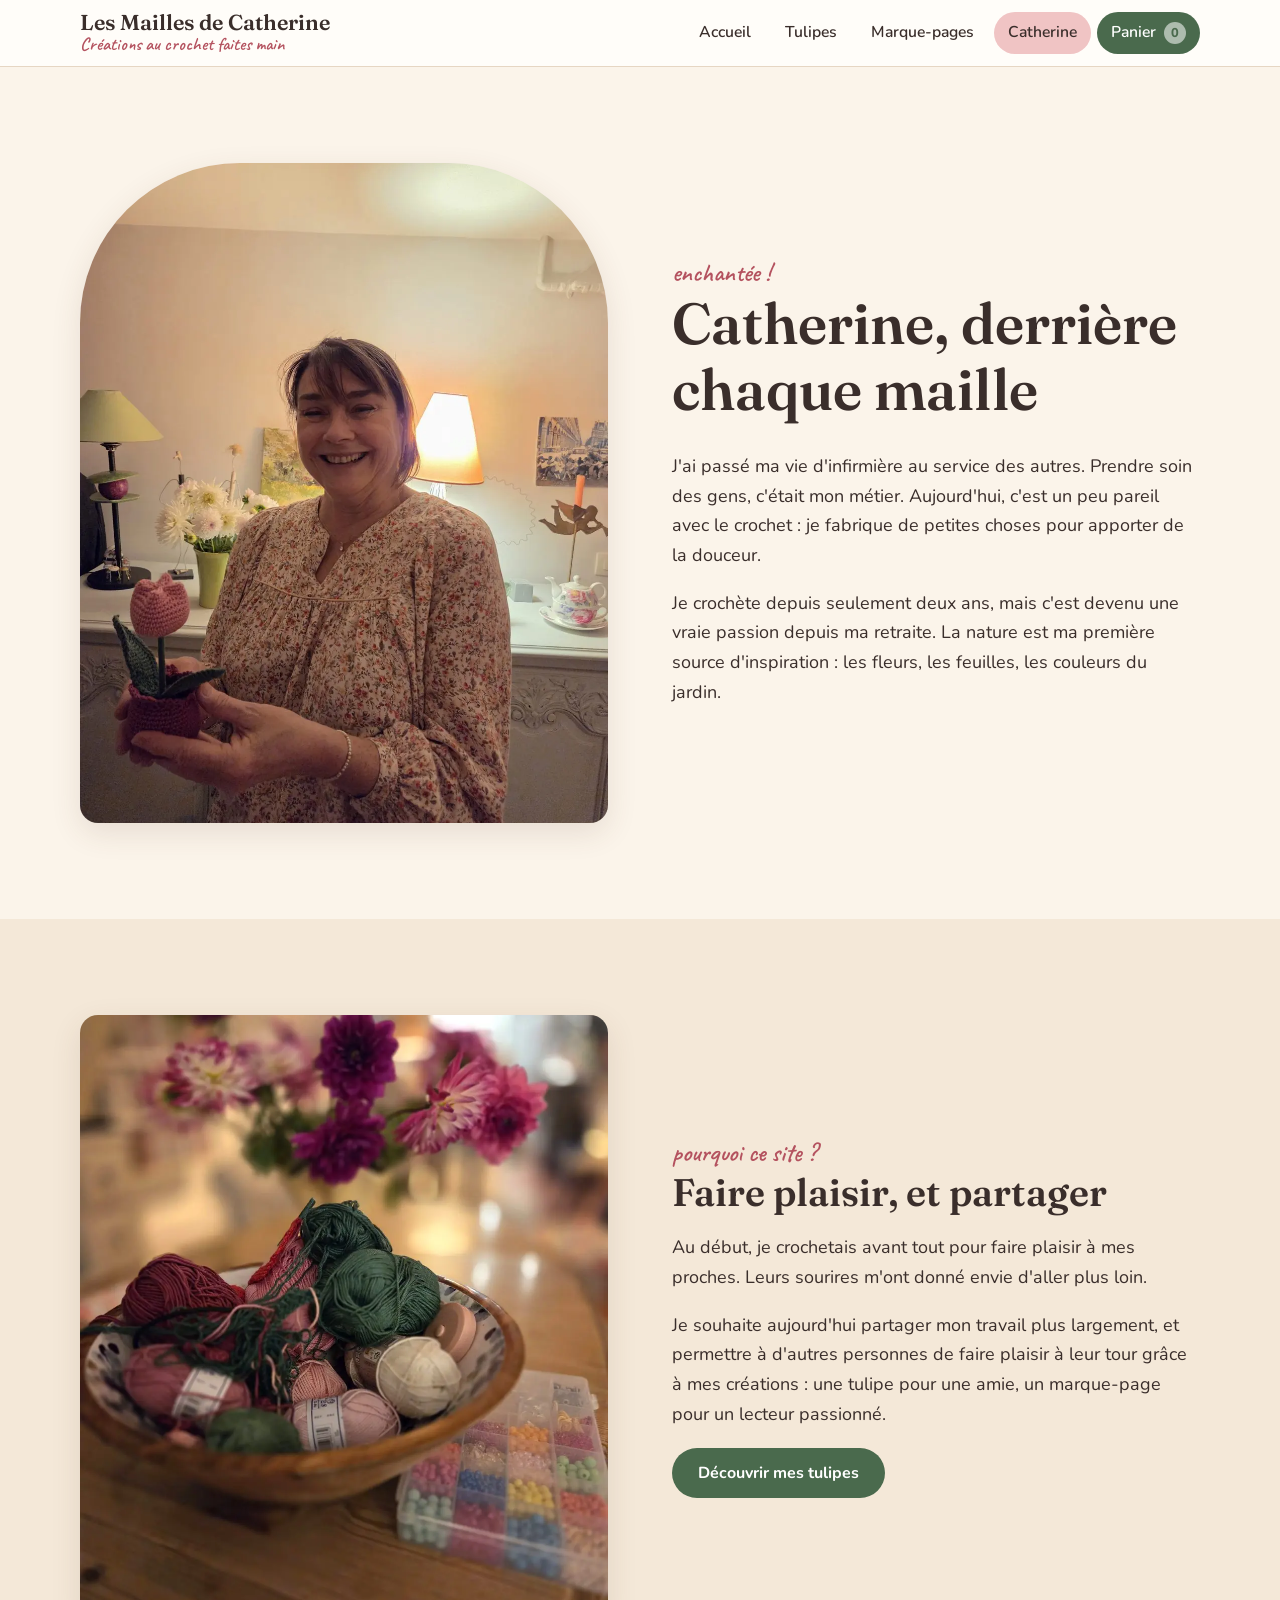
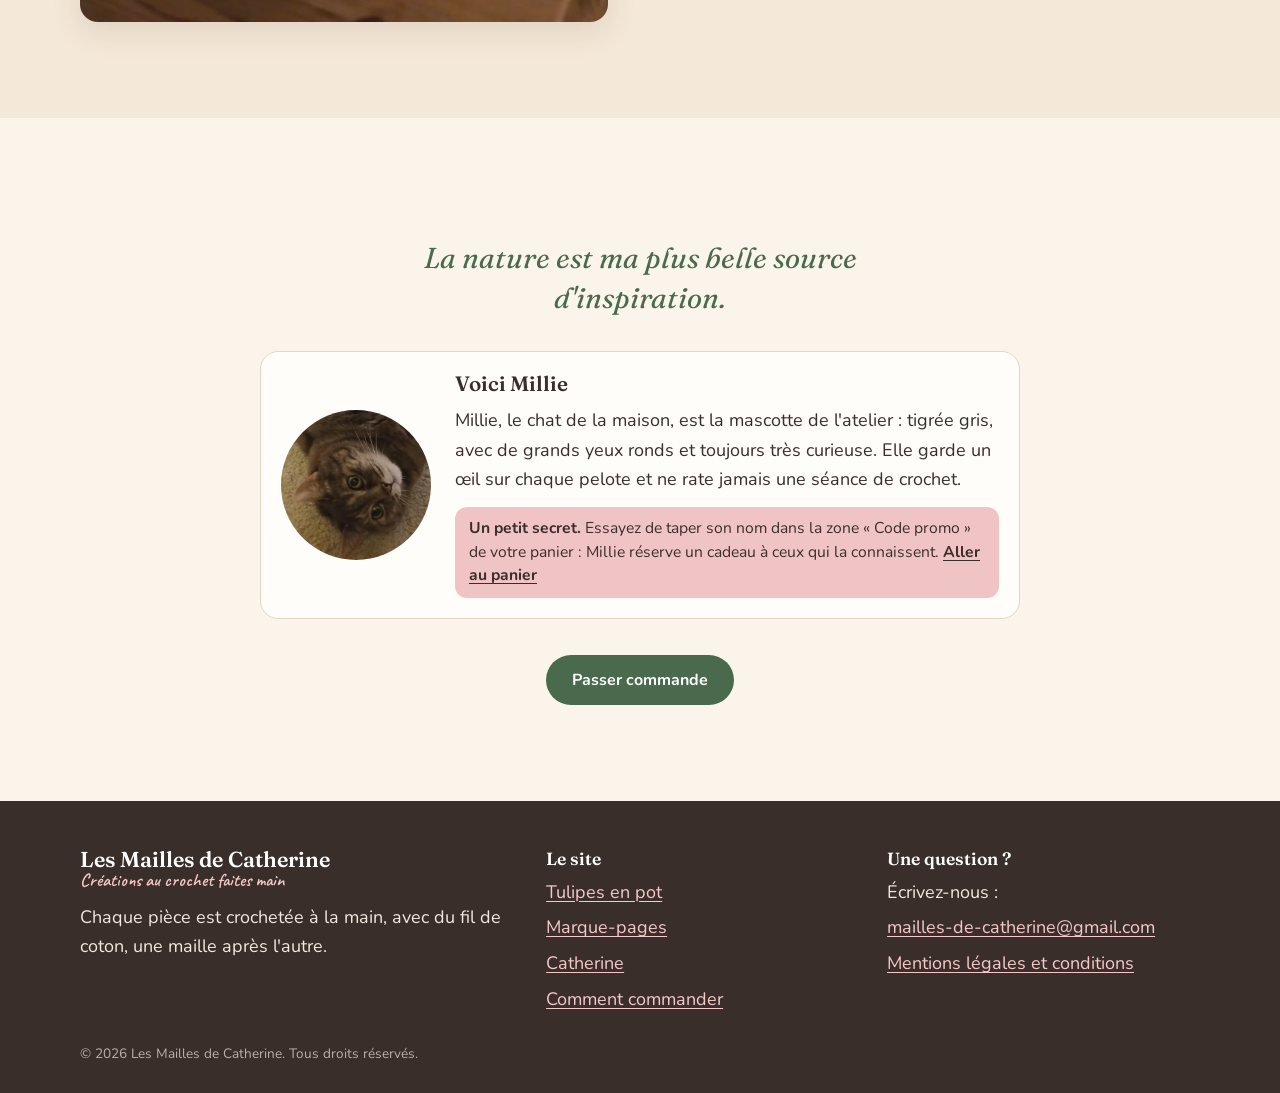
==== catherine.html @ ee0dc9ca "Ajout du site Les Mailles de Catherine (version en construction, non indexée) Co-Authored-By: Claude" ====
<!DOCTYPE html>
<html lang="fr">
<head>
<meta charset="utf-8">
<meta name="viewport" content="width=device-width, initial-scale=1">
<title>Catherine, crocheteuse passionnée | Les Mailles de Catherine</title>
<meta name="description" content="Ancienne infirmière, Catherine crochète depuis deux ans avec la nature pour inspiration. Découvrez son histoire et ses créations.">
<meta property="og:title" content="Catherine, crocheteuse passionnée | Les Mailles de Catherine">
<meta property="og:description" content="Ancienne infirmière, Catherine crochète depuis deux ans avec la nature pour inspiration. Découvrez son histoire et ses créations.">
<meta property="og:type" content="website">
<meta property="og:locale" content="fr_FR">
<meta property="og:image" content="https://www.lesmaillesdecatherine.fr/img/og/catherine.jpg">
<meta property="og:url" content="https://www.lesmaillesdecatherine.fr/catherine.html">
<meta property="og:site_name" content="Les Mailles de Catherine">
<meta name="twitter:card" content="summary_large_image">

<meta name="robots" content="noindex, nofollow, noarchive">
<link rel="icon" href="favicon.svg" type="image/svg+xml">
<link rel="apple-touch-icon" href="apple-touch-icon.png">
<link rel="preload" href="fonts/nunito-latin-wght-normal.woff2" as="font" type="font/woff2" crossorigin>
<link rel="preload" href="fonts/fraunces-latin-opsz-normal.woff2" as="font" type="font/woff2" crossorigin>
<link rel="stylesheet" href="css/style.css">

</head>
<body>
<header class="entete"><div class="wrap">
<a class="logo" href="index.html" aria-label="Les Mailles de Catherine, accueil"><strong>Les Mailles de Catherine</strong><span>Créations au crochet faites main</span></a>
<div class="entete-actions"><a class="panier-mobile" href="panier.html" aria-label="Panier"><svg viewBox="0 0 24 24" aria-hidden="true"><path d="M5 8h14l-1.2 11.2a1.5 1.5 0 0 1-1.5 1.3H7.7a1.5 1.5 0 0 1-1.5-1.3L5 8z"/><path d="M9 8V6.5a3 3 0 0 1 6 0V8"/></svg><span class="compteur vide" aria-label="0 article dans le panier">0</span></a>
<button class="menu-bouton" id="menu-bouton" aria-expanded="false" aria-controls="nav">Menu</button></div>
<nav class="nav" id="nav" aria-label="Navigation principale"><a href="index.html">Accueil</a><a href="tulipe.html">Tulipes</a><a href="marque-page.html">Marque-pages</a><a href="catherine.html" aria-current="page">Catherine</a><a class="bouton-nav" href="panier.html">Panier <span class="compteur vide" aria-label="0 article dans le panier">0</span></a></nav>
</div></header>
<main>

<section class="section"><div class="wrap duo portrait">
<img src="img/catherine.webp" alt="Catherine sourit en tenant une tulipe au crochet rose dans un pot bordeaux" width="1050" height="1400">
<div><span class="main">enchantée !</span><h1>Catherine, derrière chaque maille</h1>
<p>J'ai passé ma vie d'infirmière au service des autres. Prendre soin des gens, c'était mon métier. Aujourd'hui, c'est un peu pareil avec le crochet : je fabrique de petites choses pour apporter de la douceur.</p>
<p>Je crochète depuis seulement deux ans, mais c'est devenu une vraie passion depuis ma retraite. La nature est ma première source d'inspiration : les fleurs, les feuilles, les couleurs du jardin.</p></div>
</div></section>

<section class="section alt"><div class="wrap duo inverse">
<div><span class="main">pourquoi ce site ?</span><h2>Faire plaisir, et partager</h2>
<p>Au début, je crochetais avant tout pour faire plaisir à mes proches. Leurs sourires m'ont donné envie d'aller plus loin.</p>
<p>Je souhaite aujourd'hui partager mon travail plus largement, et permettre à d'autres personnes de faire plaisir à leur tour grâce à mes créations : une tulipe pour une amie, un marque-page pour un lecteur passionné.</p>
<a class="bouton" href="tulipe.html">Découvrir mes tulipes</a></div>
<img src="img/atelier-pelotes.webp" alt="Une corbeille de pelotes de coton vertes, roses et écrues, devant un bouquet de dahlias" loading="lazy" width="1050" height="1400" style="aspect-ratio:4/4.6;object-fit:cover">
</div></section>

<section class="section"><div class="wrap center">
<p class="citation">La nature est ma plus belle source d'inspiration.</p>
<div class="chat" style="max-width:760px;margin-inline:auto;text-align:left">
<img src="img/chat.webp" alt="Millie, chat tigré gris aux grands yeux ronds, allongée sur le dos sur la moquette" loading="lazy" width="800" height="800">
<div><h3>Voici Millie</h3>
<p>Millie, le chat de la maison, est la mascotte de l'atelier : tigrée gris, avec de grands yeux ronds et toujours très curieuse. Elle garde un œil sur chaque pelote et ne rate jamais une séance de crochet.</p>
<p class="astuce"><strong>Un petit secret.</strong> Essayez de taper son nom dans la zone « Code promo » de votre panier : Millie réserve un cadeau à ceux qui la connaissent. <a href="panier.html">Aller au panier</a></p></div></div>
<div style="margin-top:36px"><a class="bouton" href="commander.html">Passer commande</a></div>
</div></section>

</main>
<footer class="pied"><div class="wrap"><div class="grille">
<div><a class="logo" href="index.html"><strong>Les Mailles de Catherine</strong><span>Créations au crochet faites main</span></a>
<p style="margin-top:12px">Chaque pièce est crochetée à la main, avec du fil de coton, une maille après l'autre.</p></div>
<div><h3>Le site</h3><ul><li><a href="tulipe.html">Tulipes en pot</a></li><li><a href="marque-page.html">Marque-pages</a></li><li><a href="catherine.html">Catherine</a></li><li><a href="commander.html">Comment commander</a></li></ul></div>
<div><h3>Une question ?</h3><ul><li>Écrivez-nous :</li><li><a href="mailto:mailles-de-catherine@gmail.com">mailles-de-catherine@gmail.com</a></li><li><a href="mentions.html">Mentions légales et conditions</a></li></ul></div>
</div><small>© 2026 Les Mailles de Catherine. Tous droits réservés.</small></div></footer>
<script src="js/config.js"></script>
<script src="js/main.js"></script>

</body>
</html>
---- css/style.css ----
/* Les Mailles de Catherine
   Direction : cocon crème et rose poudré, vert feuille, touches terracotta.
   Mise en page : bandeau photo + texte, cartes produit, fiches en deux colonnes. */
:root {
  --creme: #fbf4ea;
  --creme-2: #f4e8d8;
  --rose: #f0c4c4;
  --rose-fonce: #b4525f;
  --vert: #4a6a4d;
  --vert-clair: #dfe8d6;
  --terracotta: #b9623a;
  --encre: #3a2e2b;
  --encre-douce: #6b5a54;
  --ligne: #e6d6c3;
  --blanc: #fffdf9;
  --police-titre: "Fraunces", "Georgia", serif;
  --police-texte: "Nunito", "Segoe UI", system-ui, sans-serif;
  --police-main: "Caveat", "Segoe Script", cursive;
  --rayon: 18px;
  --ombre: 0 10px 30px rgba(94, 60, 45, 0.12);
  color-scheme: light;
}

* { box-sizing: border-box; }
body {
  margin: 0;
  background: var(--creme);
  color: var(--encre);
  font-family: var(--police-texte);
  font-size: 18px;
  line-height: 1.65;
  -webkit-font-smoothing: antialiased;
}
img { max-width: 100%; height: auto; display: block; }
a { color: var(--rose-fonce); text-underline-offset: 3px; }
a:hover { color: var(--terracotta); }
:focus-visible { outline: 3px solid var(--terracotta); outline-offset: 3px; border-radius: 6px; }
h1, h2, h3 { font-family: var(--police-titre); font-weight: 600; line-height: 1.15; text-wrap: balance; margin: 0 0 .5em; color: var(--encre); }
h1 { font-size: clamp(2.2rem, 5vw, 3.6rem); }
h2 { font-size: clamp(1.7rem, 3.4vw, 2.4rem); }
h3 { font-size: 1.3rem; }
p { margin: 0 0 1em; max-width: 65ch; }
.main { font-family: var(--police-main); color: var(--rose-fonce); font-size: 1.6rem; line-height: 1; margin-bottom: .3rem; display: block; }

.wrap { width: min(1120px, 100% - 32px); margin-inline: auto; }
.section { padding: clamp(48px, 8vw, 96px) 0; }
.section.alt { background: var(--creme-2); }
.section.vert { background: var(--vert-clair); }
.center { text-align: center; }
.center p { margin-inline: auto; }

/* En-tête */
.entete { background: var(--blanc); border-bottom: 1px solid var(--ligne); position: sticky; top: 0; z-index: 20; }
.entete .wrap { display: flex; align-items: center; justify-content: space-between; gap: 16px; padding: 12px 0; }
.logo { text-decoration: none; color: var(--encre); display: flex; flex-direction: column; line-height: 1.05; }
.logo strong { font-family: var(--police-titre); font-size: 1.35rem; font-weight: 600; }
.logo span { font-family: var(--police-main); color: var(--rose-fonce); font-size: 1.15rem; }
.nav { display: flex; gap: 6px; align-items: center; }
.nav a { text-decoration: none; color: var(--encre); padding: 8px 14px; border-radius: 999px; font-weight: 600; font-size: .98rem; }
.nav a:hover, .nav a[aria-current="page"] { background: var(--rose); color: var(--encre); }
.nav a.bouton-nav { background: var(--vert); color: #fff; }
.nav a.bouton-nav:hover { background: var(--terracotta); color: #fff; }
.menu-bouton { display: none; background: none; border: 1px solid var(--ligne); border-radius: 10px; padding: 8px 12px; font: inherit; font-weight: 700; color: var(--encre); cursor: pointer; }

/* Boutons */
.bouton { display: inline-flex; align-items: center; justify-content: center; gap: 8px; background: var(--vert); color: #fff; text-decoration: none; padding: 14px 26px; border-radius: 999px; font: 700 1rem var(--police-texte); border: 0; cursor: pointer; transition: transform .15s, background .15s; }
.bouton:hover { background: var(--terracotta); color: #fff; transform: translateY(-2px); }
.bouton.clair { background: transparent; color: var(--encre); border: 2px solid var(--encre); }
.bouton.clair:hover { background: var(--encre); color: #fff; }
.bouton.petit { padding: 9px 18px; font-size: .92rem; }
.rangee { display: flex; flex-wrap: wrap; gap: 12px; margin-top: 8px; }

/* Bandeau d'accueil */
.hero { background: var(--creme); }
.hero .wrap { display: grid; grid-template-columns: 1.05fr 1fr; gap: clamp(24px, 5vw, 64px); align-items: center; padding: clamp(32px, 6vw, 72px) 0; }
.hero p.lead { font-size: 1.2rem; color: var(--encre-douce); }
.hero figure { margin: 0; position: relative; }
.hero img { border-radius: 28px 28px 120px 28px; box-shadow: var(--ombre); aspect-ratio: 4 / 3.3; object-fit: cover; width: 100%; }
.pastille { position: absolute; left: -14px; bottom: 22px; background: var(--blanc); border-radius: 999px; padding: 10px 18px; box-shadow: var(--ombre); font-family: var(--police-main); font-size: 1.45rem; color: var(--rose-fonce); transform: rotate(-3deg); }

/* Bandeau de réassurance */
.points { display: grid; grid-template-columns: repeat(3, 1fr); gap: 20px; }
.point { background: var(--blanc); border: 1px solid var(--ligne); border-radius: var(--rayon); padding: 24px; }
.point .pico { width: 44px; height: 44px; border-radius: 50%; background: var(--rose); display: grid; place-items: center; margin-bottom: 12px; }
.point .pico svg { width: 24px; height: 24px; stroke: var(--rose-fonce); fill: none; stroke-width: 1.8; stroke-linecap: round; stroke-linejoin: round; }
.point p { margin: 0; color: var(--encre-douce); font-size: 1rem; }

/* Cartes produit */
.cartes { display: grid; grid-template-columns: repeat(3, 1fr); gap: 24px; margin-top: 28px; }
.carte { background: var(--blanc); border: 1px solid var(--ligne); border-radius: var(--rayon); overflow: hidden; display: flex; flex-direction: column; box-shadow: 0 2px 0 rgba(0,0,0,.02); }
.carte a.lien-image { display: block; overflow: hidden; }
.carte img { width: 100%; aspect-ratio: 4 / 5; object-fit: cover; transition: transform .4s; }
.carte:hover img { transform: scale(1.04); }
.carte .corps { padding: 20px 22px 24px; display: flex; flex-direction: column; gap: 6px; flex: 1; }
.carte h3 { margin: 0; }
.carte p { margin: 0; color: var(--encre-douce); font-size: 1rem; }
.prix { font-family: var(--police-titre); font-size: 1.5rem; font-weight: 600; color: var(--vert); }
.carte .bas { margin-top: auto; display: flex; align-items: center; justify-content: space-between; padding-top: 10px; gap: 12px; flex-wrap: wrap; }
.etiquette { display: inline-block; background: var(--vert-clair); color: var(--vert); font-weight: 700; font-size: .8rem; padding: 4px 12px; border-radius: 999px; letter-spacing: .02em; }
.etiquette.rose { background: var(--rose); color: #7d2f3b; }

/* Deux colonnes texte + image */
.duo { display: grid; grid-template-columns: 1fr 1fr; gap: clamp(24px, 5vw, 64px); align-items: center; }
.duo.inverse > :first-child { order: 2; }
.duo img { border-radius: var(--rayon); box-shadow: var(--ombre); width: 100%; }
.portrait img { aspect-ratio: 4 / 5; object-fit: cover; border-radius: 160px 160px var(--rayon) var(--rayon); }

/* Étapes */
.etapes { display: grid; grid-template-columns: repeat(4, 1fr); gap: 20px; margin-top: 28px; counter-reset: etape; }
.etape { background: var(--blanc); border-radius: var(--rayon); padding: 24px 22px; border: 1px solid var(--ligne); position: relative; }
.etape::before { counter-increment: etape; content: counter(etape); font-family: var(--police-main); font-size: 2.4rem; color: var(--rose-fonce); display: block; line-height: 1; margin-bottom: 6px; }
.etape h3 { font-size: 1.1rem; margin-bottom: .3em; }
.etape p { margin: 0; font-size: .98rem; color: var(--encre-douce); }

/* Fiche produit */
.fil { font-size: .92rem; color: var(--encre-douce); padding: 20px 0 0; }
.fil a { color: var(--encre-douce); }
.fiche { display: grid; grid-template-columns: 1.05fr 1fr; gap: clamp(24px, 5vw, 64px); padding: 20px 0 clamp(40px, 7vw, 80px); align-items: start; }
.galerie .principale { border-radius: var(--rayon); overflow: hidden; box-shadow: var(--ombre); background: var(--blanc); }
.galerie .principale img { width: 100%; height: auto; max-height: 82vh; object-fit: contain; background: var(--blanc); }
.miniatures { display: grid; grid-template-columns: repeat(5, 1fr); gap: 10px; margin-top: 12px; }
.miniatures button { padding: 0; border: 2px solid transparent; border-radius: 12px; overflow: hidden; cursor: pointer; background: none; aspect-ratio: 1; }
.miniatures button[aria-pressed="true"] { border-color: var(--terracotta); }
.miniatures img { width: 100%; height: 100%; object-fit: cover; }
.fiche .infos { position: sticky; top: 92px; }
.fiche .prix { font-size: 2rem; display: block; margin: 4px 0 12px; }
.liste-detail { list-style: none; padding: 0; margin: 16px 0 20px; display: grid; gap: 8px; }
.liste-detail li { display: flex; gap: 10px; align-items: baseline; padding-bottom: 8px; border-bottom: 1px dashed var(--ligne); font-size: 1rem; }
.liste-detail b { min-width: 140px; color: var(--encre); }

/* Formulaire de commande */
.commande { background: var(--blanc); border: 1px solid var(--ligne); border-radius: var(--rayon); padding: 22px; margin-top: 20px; }
.commande h2 { font-size: 1.35rem; margin-bottom: .6em; }
fieldset { border: 0; padding: 0; margin: 0 0 16px; min-width: 0; }
legend { font-weight: 800; font-size: .95rem; padding: 0; margin-bottom: 8px; }
legend .choix { font-weight: 600; color: var(--rose-fonce); margin-left: 6px; }
.pastilles { display: flex; flex-wrap: wrap; gap: 10px; }
.pastilles input { position: absolute; opacity: 0; pointer-events: none; }
.pastilles label { cursor: pointer; display: grid; justify-items: center; gap: 4px; font-size: .78rem; font-weight: 600; color: var(--encre-douce); width: 64px; text-align: center; line-height: 1.2; }
.pastilles .rond { width: 40px; height: 40px; border-radius: 50%; border: 2px solid #fff; box-shadow: 0 0 0 1px rgba(58, 46, 43, .28); transition: box-shadow .15s, transform .15s; }
.pastilles label:hover .rond { transform: scale(1.08); }
.pastilles input:checked + .rond { box-shadow: 0 0 0 3px var(--terracotta); }
.pastilles input:focus-visible + .rond { outline: 3px solid var(--encre); outline-offset: 3px; }
.ligne-qte { display: flex; align-items: center; gap: 14px; flex-wrap: wrap; margin-bottom: 14px; }
.ligne-qte label { font-weight: 800; font-size: .95rem; }
.qte { display: inline-flex; border: 1px solid var(--ligne); border-radius: 999px; overflow: hidden; background: var(--creme); }
.qte button { width: 40px; border: 0; background: none; font-size: 1.3rem; cursor: pointer; color: var(--encre); }
.qte button:hover { background: var(--rose); }
.qte input { width: 48px; text-align: center; border: 0; background: transparent; font: 700 1.05rem var(--police-texte); color: var(--encre); }
.total { font-family: var(--police-titre); font-size: 1.3rem; margin-left: auto; }
.total small { font-family: var(--police-texte); font-size: .82rem; color: var(--encre-douce); font-weight: 600; display: block; text-align: right; }
.note { font-size: .92rem; color: var(--encre-douce); margin-top: 12px; }
.apercu { width: 100%; font: 500 .92rem/1.5 var(--police-texte); background: var(--creme); border: 1px solid var(--ligne); border-radius: 12px; padding: 12px; color: var(--encre); resize: vertical; min-height: 150px; margin: 6px 0 12px; }
.adresse { display: inline-block; background: var(--creme); border: 1px dashed var(--terracotta); padding: 4px 12px; border-radius: 8px; font-weight: 700; word-break: break-all; }
.retour-copie { color: var(--vert); font-weight: 700; font-size: .92rem; min-height: 1.5em; margin: 6px 0 0; }

/* Catherine */
.citation { font-family: var(--police-titre); font-style: italic; font-size: clamp(1.3rem, 2.6vw, 1.8rem); line-height: 1.4; max-width: 30ch; margin: 24px auto 0; color: var(--vert); text-align: center; }
.chat { display: grid; grid-template-columns: 150px 1fr; gap: 24px; align-items: center; background: var(--blanc); border: 1px solid var(--ligne); border-radius: var(--rayon); padding: 20px; margin-top: 32px; }
.chat img { border-radius: 50%; aspect-ratio: 1; object-fit: cover; width: 150px; }
.chat p { margin: 0; }

/* Pied de page */
.pied { background: var(--encre); color: #f3e8dc; padding: 48px 0 28px; margin-top: 0; }
.pied a { color: #f6c9c9; }
.pied .grille { display: grid; grid-template-columns: 1.4fr 1fr 1fr; gap: 28px; }
.pied h3 { color: #fff; font-size: 1.1rem; }
.pied ul { list-style: none; padding: 0; margin: 0; display: grid; gap: 6px; }
.pied small { display: block; margin-top: 28px; opacity: .7; font-size: .85rem; }
.pied .logo, .pied .logo strong { color: #fff; }
.pied .logo span { color: #f6c9c9; }

/* Pages de texte */
.texte { max-width: 760px; padding: 24px 0 72px; }
.texte h2 { margin-top: 1.6em; font-size: 1.5rem; }
.avertissement { background: #fff3d6; border: 1px solid #ecd28a; padding: 12px 16px; border-radius: 12px; font-size: .95rem; max-width: 65ch; }

@media (max-width: 900px) {
  .hero .wrap, .duo, .fiche { grid-template-columns: 1fr; }
  .duo.inverse > :first-child { order: 0; }
  .cartes, .points { grid-template-columns: 1fr; }
  .etapes { grid-template-columns: 1fr 1fr; }
  .fiche .infos { position: static; }
  .pied .grille { grid-template-columns: 1fr; }
  .pastille { left: 8px; }
}
@media (max-width: 760px) {
  body { font-size: 17px; }
  .menu-bouton { display: inline-block; }
  .nav { display: none; position: absolute; left: 0; right: 0; top: 100%; background: var(--blanc); flex-direction: column; align-items: stretch; padding: 12px 16px 18px; border-bottom: 1px solid var(--ligne); }
  .nav.ouvert { display: flex; }
  .nav a { padding: 12px 14px; }
  .etapes { grid-template-columns: 1fr; }
  .chat { grid-template-columns: 1fr; justify-items: center; text-align: center; }
  .liste-detail li { flex-direction: column; gap: 2px; }
  .miniatures { grid-template-columns: repeat(5, 1fr); gap: 6px; }
}
@media (prefers-reduced-motion: reduce) {
  * { transition: none !important; animation: none !important; }
}

/* Compteur du panier */
.compteur { display: inline-grid; place-items: center; min-width: 22px; height: 22px; padding: 0 6px; margin-left: 4px; border-radius: 999px; background: #fff; color: var(--vert); font-size: .8rem; font-weight: 800; line-height: 1; }
.compteur.vide { background: rgba(255, 255, 255, .55); }

/* Personnalisation */
.perso { background: var(--vert-clair); border-radius: 14px; padding: 14px 18px; margin: 0 0 16px; font-size: 1rem; line-height: 1.5; }
.perso-vue h3 { font-size: 1.05rem; margin: 0 0 .5em; }
.vue-couleurs { list-style: none; margin: 0 0 20px; padding: 0; display: flex; flex-wrap: wrap; gap: 8px 14px; }
.vue-couleurs li { display: inline-flex; align-items: center; gap: 8px; font-size: .95rem; font-weight: 600; background: var(--blanc); border: 1px solid var(--ligne); border-radius: 999px; padding: 4px 14px 4px 6px; }
.vue-couleurs .rond { width: 22px; height: 22px; border-radius: 50%; box-shadow: 0 0 0 1px rgba(58, 46, 43, .28); }
.retour-ajout { min-height: 1.5em; margin: 10px 0 0; color: var(--vert); font-weight: 700; }
.retour-ajout a { margin-left: 4px; }

/* Panier */
.panier-grille { display: grid; grid-template-columns: 1.5fr 1fr; gap: clamp(24px, 4vw, 48px); align-items: start; margin-top: 12px; }
.panier-grille[hidden], #panier-vide[hidden] { display: none; }
.lignes { list-style: none; margin: 0 0 20px; padding: 0; display: grid; gap: 14px; }
.ligne-panier { display: grid; grid-template-columns: 96px 1fr auto; gap: 16px; align-items: center; background: var(--blanc); border: 1px solid var(--ligne); border-radius: var(--rayon); padding: 14px; }
.ligne-panier img { width: 96px; height: 96px; object-fit: cover; border-radius: 12px; }
.ligne-corps h3 { font-size: 1.1rem; margin: 0 0 .2em; }
.ligne-corps p { margin: 0; color: var(--encre-douce); font-size: .95rem; }
.ligne-droite { display: grid; justify-items: end; gap: 8px; }
.ligne-total { font-family: var(--police-titre); font-size: 1.2rem; color: var(--vert); }
.lien-retirer { background: none; border: 0; padding: 4px 0; font: 700 .9rem var(--police-texte); color: var(--rose-fonce); text-decoration: underline; text-underline-offset: 3px; cursor: pointer; }
.lien-retirer:hover { color: var(--terracotta); }
.recap { background: var(--blanc); border: 1px solid var(--ligne); border-radius: var(--rayon); padding: 22px; position: sticky; top: 92px; }
.recap h2 { font-size: 1.35rem; }
.recap-lignes { margin: 0 0 16px; display: grid; gap: 8px; }
.recap-lignes div { display: flex; justify-content: space-between; gap: 16px; font-size: 1rem; }
.recap-lignes dt { color: var(--encre-douce); }
.recap-lignes dd { margin: 0; font-weight: 700; text-align: right; }
.recap-total { border-top: 1px solid var(--ligne); padding-top: 10px; font-size: 1.15rem; }
.recap-total dt { color: var(--encre); font-weight: 800; }
.recap-total dd { font-family: var(--police-titre); font-size: 1.4rem; color: var(--vert); }
@media (max-width: 900px) {
  .panier-grille { grid-template-columns: 1fr; }
  .recap { position: static; }
}
@media (max-width: 560px) {
  .ligne-panier { grid-template-columns: 72px 1fr; }
  .ligne-panier img { width: 72px; height: 72px; }
  .ligne-droite { grid-column: 1 / -1; grid-template-columns: auto 1fr auto; align-items: center; justify-items: stretch; }
  .ligne-droite .ligne-total { text-align: right; }
}

/* En-tête : panier visible sur mobile */
.entete-actions { display: none; align-items: center; gap: 8px; }
.panier-mobile { position: relative; display: inline-grid; place-items: center; width: 44px; height: 42px; border: 1px solid var(--ligne); border-radius: 10px; color: var(--encre); text-decoration: none; }
.panier-mobile svg { width: 24px; height: 24px; fill: none; stroke: currentColor; stroke-width: 1.8; stroke-linecap: round; stroke-linejoin: round; }
.panier-mobile .compteur { position: absolute; top: -8px; right: -8px; margin: 0; background: var(--vert); color: #fff; }
.panier-mobile .compteur.vide { background: var(--ligne); color: var(--encre-douce); }
.compteur.bump { animation: bump .55s ease-out; }
@keyframes bump { 0% { transform: scale(1); } 35% { transform: scale(1.6); } 100% { transform: scale(1); } }

/* Confirmation d'ajout au panier (sous l'en-tête) */
.ajout-layer { position: absolute; top: calc(100% + 10px); right: max(16px, calc((100vw - 1120px) / 2)); width: min(380px, calc(100vw - 32px)); background: var(--blanc); border: 1px solid var(--ligne); border-radius: 16px; box-shadow: 0 18px 40px rgba(94, 60, 45, .24); padding: 16px; z-index: 30; animation: descendre .3s ease-out; }
.ajout-layer::before { content: ""; position: absolute; top: -8px; right: 56px; width: 14px; height: 14px; background: var(--blanc); border-left: 1px solid var(--ligne); border-top: 1px solid var(--ligne); transform: rotate(45deg); }
@keyframes descendre { from { opacity: 0; transform: translateY(-12px); } to { opacity: 1; transform: none; } }
.ajout-tete { display: flex; align-items: center; gap: 10px; }
.ajout-tete strong { font-family: var(--police-titre); font-size: 1.1rem; }
.coche { width: 26px; height: 26px; border-radius: 50%; background: var(--vert); color: #fff; display: grid; place-items: center; font-weight: 800; font-size: .9rem; flex: none; }
.fermer { margin-left: auto; width: 32px; height: 32px; border: 0; border-radius: 50%; background: transparent; font-size: 1.5rem; line-height: 1; color: var(--encre-douce); cursor: pointer; }
.fermer:hover { background: var(--rose); color: var(--encre); }
.ajout-corps { display: flex; align-items: center; gap: 12px; margin: 12px 0 8px; }
.ajout-corps img { width: 58px; height: 58px; object-fit: cover; border-radius: 10px; flex: none; }
.ajout-corps p { margin: 0; }
.a-nom { font-weight: 800; font-size: .98rem; line-height: 1.3; }
.a-det { color: var(--encre-douce); font-size: .88rem; line-height: 1.35; }
.a-total { margin: 0 0 12px; font-size: .92rem; color: var(--encre-douce); padding-top: 8px; border-top: 1px dashed var(--ligne); }
.a-total strong { color: var(--vert); }
.a-actions { display: flex; gap: 8px; flex-wrap: wrap; }
.a-actions .bouton { flex: 1 1 auto; }

/* Aperçu visuel des couleurs */
.apercu-visuel { --fond-apercu: var(--creme-2); background: var(--fond-apercu); border-radius: 16px; padding: 14px 14px 12px; margin: 0 0 18px; display: grid; justify-items: center; gap: 6px; text-align: center; }
.apercu-visuel .svg-apercu { max-width: 100%; height: auto; filter: drop-shadow(0 6px 8px rgba(94, 60, 45, .12)); }
.apercu-legende { margin: 4px 0 0; font-weight: 800; font-size: 1rem; }
.apercu-note { margin: 0; font-size: .78rem; color: var(--encre-douce); line-height: 1.4; max-width: 36ch; }
.c-fleur { fill: var(--c-fleur, #ebb5be); transition: fill .3s; }
.c-pot { fill: var(--c-pot, #cdb596); transition: fill .3s; }
.c-pot-bord circle { fill: color-mix(in srgb, var(--c-pot, #cdb596) 86%, #fff); transition: fill .3s; }
.c-couleur { fill: var(--c-couleur, #93b58d); transition: fill .3s; }
.c-cordon { stroke: var(--c-couleur, #93b58d); transition: stroke .3s; }
.fente path { fill: var(--fond-apercu); }

@media (max-width: 760px) {
  .entete-actions { display: flex; }
  .nav .bouton-nav { display: none; }
  .ajout-layer { left: 16px; right: 16px; width: auto; }
  .ajout-layer::before { right: 74px; }
}
@media (max-width: 760px) {
  .logo strong { font-size: 1.1rem; }
  .logo span { font-size: 1rem; }
}

/* Prix barrés (code promo) */
.sr { position: absolute; width: 1px; height: 1px; padding: 0; margin: -1px; overflow: hidden; clip: rect(0, 0, 0, 0); white-space: nowrap; border: 0; }
.avant { color: var(--encre-douce); text-decoration: line-through; text-decoration-thickness: 2px; text-decoration-color: var(--rose-fonce); font-weight: 600; font-size: .78em; margin-right: .1em; }
.apres { color: var(--rose-fonce); font-weight: 800; }
.total .avant { font-size: .75em; }
.bandeau-promo { background: var(--rose); color: var(--encre); }
.bandeau-promo .wrap { text-align: center; padding: 9px 0; font-size: .95rem; font-weight: 600; line-height: 1.4; }
.bandeau-promo a { color: var(--encre); }

/* Zone code promo dans le panier */
.promo { margin: 0 0 18px; padding: 14px; background: var(--creme); border: 1px dashed var(--terracotta); border-radius: 14px; }
.promo label { display: block; font-weight: 800; font-size: .95rem; margin-bottom: 6px; }
.promo-champ { display: flex; gap: 8px; }
.promo-champ input { flex: 1; min-width: 0; border: 1px solid var(--ligne); border-radius: 999px; padding: 10px 16px; font: 700 1rem var(--police-texte); letter-spacing: .06em; text-transform: uppercase; background: var(--blanc); color: var(--encre); }
.promo-champ input::placeholder { text-transform: none; letter-spacing: 0; font-weight: 500; color: var(--encre-douce); }
.promo-retour { margin: 8px 0 0; min-height: 1.4em; font-weight: 700; font-size: .92rem; }
.promo-retour.succes { color: var(--vert); }
.promo-retour.erreur { color: #a3342f; }
.recap-lignes div[hidden] { display: none; }
.recap-remise dd { color: var(--rose-fonce); }

/* Astuce Millie */
.chat .astuce { margin-top: 12px; background: var(--rose); border-radius: 12px; padding: 10px 14px; font-size: .98rem; line-height: 1.5; }
.chat .astuce a { color: var(--encre); font-weight: 700; }

/* Panier : éviter tout débordement sur mobile avec les prix barrés */
.panier-grille > *, .lignes, .ligne-panier, .ligne-corps { min-width: 0; }
@media (max-width: 900px) { .panier-grille { grid-template-columns: minmax(0, 1fr); } }
@media (max-width: 560px) {
  .ligne-panier { grid-template-columns: 72px minmax(0, 1fr); }
  .ligne-droite { grid-template-columns: auto minmax(0, 1fr) auto; gap: 10px; }
  .ligne-droite .ligne-total { text-align: right; font-size: 1.05rem; }
  .ligne-unit .avant { font-size: .85em; }
}

/* ---------- Aperçu photo de la tulipe ---------- */
.apercu-visuel .apercu-photo { height: clamp(260px, 42vw, 380px); width: auto; max-width: 100%; object-fit: contain; filter: drop-shadow(0 8px 10px rgba(94, 60, 45, .16)); }

/* ---------- Tunnel de commande ---------- */
.etapes-tunnel { list-style: none; display: flex; gap: 8px; padding: 0; margin: 0 0 22px; flex-wrap: wrap; }
.etapes-tunnel li { display: flex; align-items: center; gap: 8px; color: var(--encre-douce); font-weight: 700; font-size: .95rem; }
.etapes-tunnel li + li::before { content: ""; width: 22px; height: 2px; background: var(--ligne); margin-right: 4px; }
.etapes-tunnel .num { width: 28px; height: 28px; border-radius: 50%; display: grid; place-items: center; background: var(--creme-2); border: 1px solid var(--ligne); font-size: .9rem; }
.etapes-tunnel .fait .num { background: var(--vert); color: #fff; border-color: var(--vert); }
.etapes-tunnel [aria-current="step"] { color: var(--encre); }
.etapes-tunnel [aria-current="step"] .num { background: var(--rose-fonce); color: #fff; border-color: var(--rose-fonce); }
@media (max-width: 560px) { .etapes-tunnel li:not([aria-current="step"]) .nom { display: none; } .etapes-tunnel li + li::before { width: 12px; } }

.modes { display: grid; gap: 12px; margin-bottom: 20px; }
.modes legend { font-weight: 800; margin-bottom: 10px; padding: 0; }
.mode { display: block; cursor: pointer; }
.mode input { position: absolute; opacity: 0; pointer-events: none; }
.mode-carte { display: grid; gap: 2px; padding: 14px 18px; background: var(--blanc); border: 2px solid var(--ligne); border-radius: var(--rayon); }
.mode-carte span { color: var(--encre-douce); font-size: .95rem; }
.mode.actif .mode-carte { border-color: var(--rose-fonce); background: #fff7f6; }
.mode input:focus-visible + .mode-carte { outline: 3px solid var(--terracotta); outline-offset: 3px; }

#form-livraison fieldset { margin-bottom: 20px; }
#form-livraison legend { font-weight: 800; font-size: 1.1rem; margin-bottom: 10px; padding: 0; }
#form-livraison [hidden] { display: none; }
.champ { margin-bottom: 14px; min-width: 0; }
.champ label { display: block; font-weight: 700; margin-bottom: 4px; }
.champ .facultatif { font-weight: 500; color: var(--encre-douce); }
.champ input, .champ select { width: 100%; border: 1px solid #cdbfae; border-radius: 12px; padding: 11px 14px; font: 500 1rem var(--police-texte); background: var(--blanc); color: var(--encre); }
.champ input[aria-invalid="true"], .champ select[aria-invalid="true"] { border-color: #b3261e; background: #fff6f5; }
.erreur { margin: 4px 0 0; color: #b3261e; font-size: .9rem; font-weight: 700; min-height: 0; }
.erreur:empty { display: none; }
.duo-champs { display: grid; grid-template-columns: 1fr 1fr; gap: 14px; }
@media (max-width: 560px) { .duo-champs { grid-template-columns: minmax(0, 1fr); gap: 0; } }

.recap-articles { list-style: none; padding: 0; margin: 0 0 14px; display: grid; gap: 10px; }
.recap-articles li { display: flex; justify-content: space-between; gap: 12px; font-size: .98rem; }
.recap-articles .ra-nom { display: grid; min-width: 0; }
.recap-articles small { color: var(--encre-douce); font-size: .85rem; }
.recap-articles .ra-prix { font-weight: 700; white-space: nowrap; }

.carte-info { background: var(--blanc); border: 1px solid var(--ligne); border-radius: var(--rayon); padding: 20px 22px; margin-bottom: 18px; position: relative; }
.carte-info h2 { font-size: 1.3rem; }
.carte-info p { margin: 0 0 6px; }
.carte-info .modifier { position: absolute; top: 18px; right: 20px; font-weight: 700; }
.ref { background: var(--creme-2); border-radius: 12px; padding: 10px 14px; display: inline-block; }
.consignes { padding-left: 1.2em; margin: 12px 0 18px; display: grid; gap: 6px; }
.bouton.paypal { width: 100%; background: #ffc439; color: #1a1a1a; border-color: #ffc439; }
.bouton.paypal:hover { background: #f2b52a; }
.confirmation { max-width: 720px; }
.confirmation .carte-info { margin-top: 18px; }
@media (max-width: 900px) { .recap { position: static; } }

/* ---------- Polices hébergées sur le site ---------- */
@font-face { font-family: "Fraunces"; font-style: normal; font-weight: 100 900; font-display: swap; src: url("../fonts/fraunces-latin-opsz-normal.woff2") format("woff2"); }
@font-face { font-family: "Fraunces"; font-style: italic; font-weight: 100 900; font-display: swap; src: url("../fonts/fraunces-latin-opsz-italic.woff2") format("woff2"); }
@font-face { font-family: "Nunito"; font-style: normal; font-weight: 200 1000; font-display: swap; src: url("../fonts/nunito-latin-wght-normal.woff2") format("woff2"); }
@font-face { font-family: "Caveat"; font-style: normal; font-weight: 600; font-display: swap; src: url("../fonts/caveat-latin-600-normal.woff2") format("woff2"); }
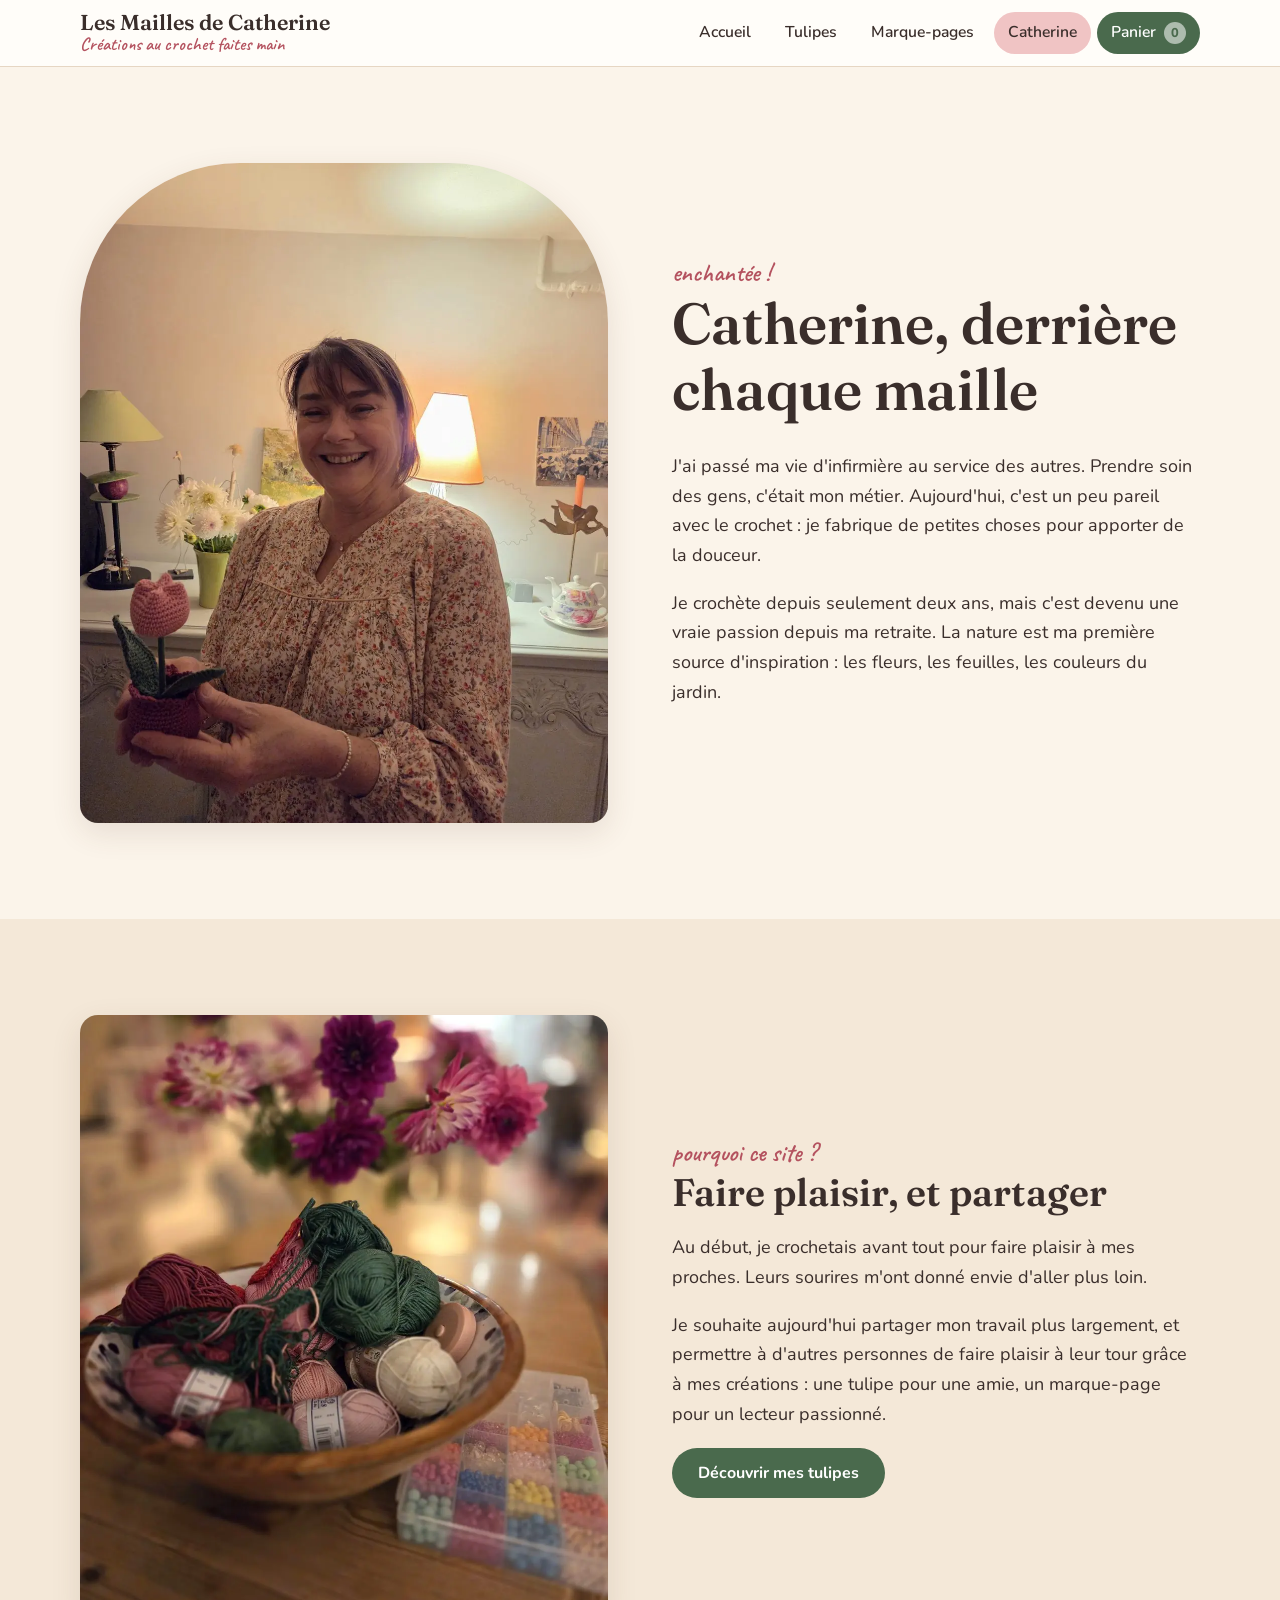
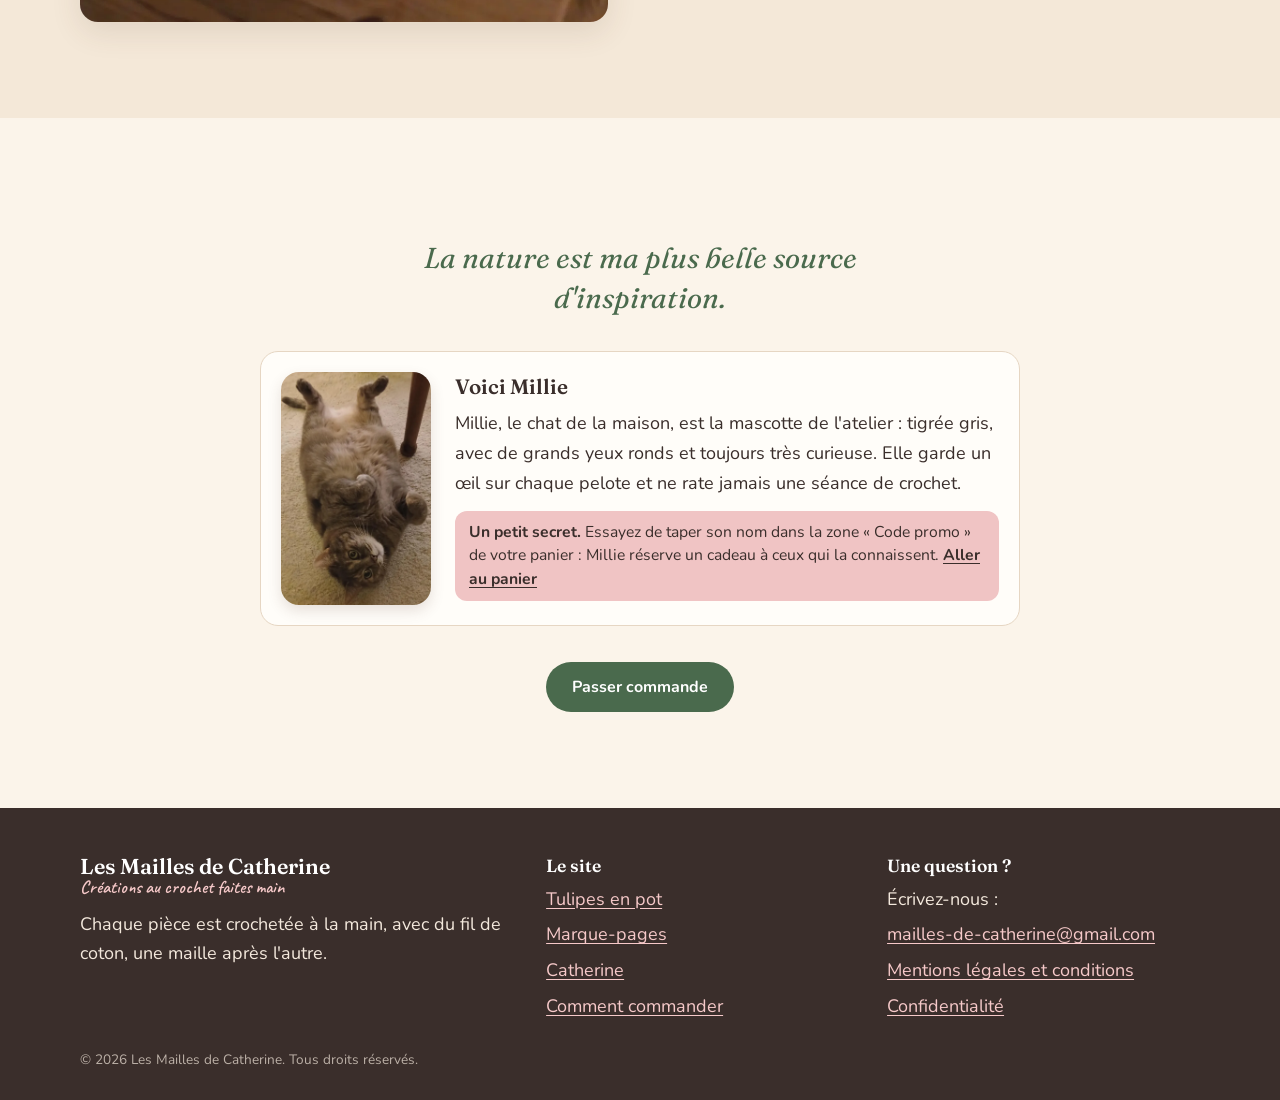
==== commit 98a2619f: "Case d'acceptation, confidentialité, zone d'avis d'exemple, photo de Millie, aperçu tulipe sans lise" ====
--- a/catherine.html
+++ b/catherine.html
@@ -49,7 +49,7 @@
 <section class="section"><div class="wrap center">
 <p class="citation">La nature est ma plus belle source d'inspiration.</p>
 <div class="chat" style="max-width:760px;margin-inline:auto;text-align:left">
-<img src="img/chat.webp" alt="Millie, chat tigré gris aux grands yeux ronds, allongée sur le dos sur la moquette" loading="lazy" width="800" height="800">
+<img src="img/chat.webp" alt="Millie, chat tigré gris aux grands yeux ronds, allongée sur le dos sur la moquette, les pattes en l'air" loading="lazy" width="640" height="993">
 <div><h3>Voici Millie</h3>
 <p>Millie, le chat de la maison, est la mascotte de l'atelier : tigrée gris, avec de grands yeux ronds et toujours très curieuse. Elle garde un œil sur chaque pelote et ne rate jamais une séance de crochet.</p>
 <p class="astuce"><strong>Un petit secret.</strong> Essayez de taper son nom dans la zone « Code promo » de votre panier : Millie réserve un cadeau à ceux qui la connaissent. <a href="panier.html">Aller au panier</a></p></div></div>
@@ -61,7 +61,7 @@
 <div><a class="logo" href="index.html"><strong>Les Mailles de Catherine</strong><span>Créations au crochet faites main</span></a>
 <p style="margin-top:12px">Chaque pièce est crochetée à la main, avec du fil de coton, une maille après l'autre.</p></div>
 <div><h3>Le site</h3><ul><li><a href="tulipe.html">Tulipes en pot</a></li><li><a href="marque-page.html">Marque-pages</a></li><li><a href="catherine.html">Catherine</a></li><li><a href="commander.html">Comment commander</a></li></ul></div>
-<div><h3>Une question ?</h3><ul><li>Écrivez-nous :</li><li><a href="mailto:mailles-de-catherine@gmail.com">mailles-de-catherine@gmail.com</a></li><li><a href="mentions.html">Mentions légales et conditions</a></li></ul></div>
+<div><h3>Une question ?</h3><ul><li>Écrivez-nous :</li><li><a href="mailto:mailles-de-catherine@gmail.com">mailles-de-catherine@gmail.com</a></li><li><a href="mentions.html">Mentions légales et conditions</a></li><li><a href="confidentialite.html">Confidentialité</a></li></ul></div>
 </div><small>© 2026 Les Mailles de Catherine. Tous droits réservés.</small></div></footer>
 <script src="js/config.js"></script>
 <script src="js/main.js"></script>
--- a/css/style.css
+++ b/css/style.css
@@ -157,7 +157,7 @@
 /* Catherine */
 .citation { font-family: var(--police-titre); font-style: italic; font-size: clamp(1.3rem, 2.6vw, 1.8rem); line-height: 1.4; max-width: 30ch; margin: 24px auto 0; color: var(--vert); text-align: center; }
 .chat { display: grid; grid-template-columns: 150px 1fr; gap: 24px; align-items: center; background: var(--blanc); border: 1px solid var(--ligne); border-radius: var(--rayon); padding: 20px; margin-top: 32px; }
-.chat img { border-radius: 50%; aspect-ratio: 1; object-fit: cover; width: 150px; }
+.chat img { border-radius: 18px; aspect-ratio: 640 / 993; object-fit: cover; width: 150px; height: auto; box-shadow: 0 6px 14px rgba(94, 60, 45, .15); }
 .chat p { margin: 0; }
 
 /* Pied de page */
@@ -192,6 +192,7 @@
   .nav a { padding: 12px 14px; }
   .etapes { grid-template-columns: 1fr; }
   .chat { grid-template-columns: 1fr; justify-items: center; text-align: center; }
+  .chat img { width: min(230px, 62vw); }
   .liste-detail li { flex-direction: column; gap: 2px; }
   .miniatures { grid-template-columns: repeat(5, 1fr); gap: 6px; }
 }
@@ -388,3 +389,27 @@
 @font-face { font-family: "Fraunces"; font-style: italic; font-weight: 100 900; font-display: swap; src: url("../fonts/fraunces-latin-opsz-italic.woff2") format("woff2"); }
 @font-face { font-family: "Nunito"; font-style: normal; font-weight: 200 1000; font-display: swap; src: url("../fonts/nunito-latin-wght-normal.woff2") format("woff2"); }
 @font-face { font-family: "Caveat"; font-style: normal; font-weight: 600; font-display: swap; src: url("../fonts/caveat-latin-600-normal.woff2") format("woff2"); }
+
+/* ---------- Accord aux conditions ---------- */
+.accord { margin: 14px 0 6px; }
+.case { display: flex; gap: 12px; align-items: flex-start; cursor: pointer; line-height: 1.45; }
+.case input { width: 22px; height: 22px; margin-top: 2px; flex: none; accent-color: var(--vert); }
+.case input[aria-invalid="true"] { outline: 2px solid #b3261e; outline-offset: 2px; }
+body[data-page="paiement"]:not(.accord-ok) .bouton.paypal { opacity: .6; }
+
+/* ---------- Avis clients ---------- */
+.avis-section { background: var(--creme-2); }
+.avis-zone { max-width: 760px; margin: 22px auto 0; }
+.avis { display: grid; grid-template-columns: 120px 1fr; gap: 22px; align-items: center; background: var(--blanc); border: 1px solid var(--ligne); border-radius: var(--rayon); padding: 22px 26px; box-shadow: 0 6px 18px rgba(94, 60, 45, .08); }
+.avis-photo { width: 120px; height: 120px; border-radius: 50%; object-fit: cover; box-shadow: 0 0 0 4px var(--rose); }
+.avis figure { margin: 0; }
+.avis blockquote { margin: 0 0 10px; font-family: var(--police-titre); font-style: italic; font-size: 1.15rem; line-height: 1.5; }
+.avis blockquote p { margin: 0; }
+.avis figcaption { color: var(--encre-douce); font-size: .95rem; }
+.avis figcaption strong { color: var(--rose-fonce); }
+.avis-exemple { max-width: none; background: #fff3d6; border: 1px dashed #d9b25a; border-radius: 10px; padding: 6px 12px; font-size: .85rem; font-weight: 700; margin: 0 0 12px; text-align: center; }
+.avis-zone.compact { margin: 18px 0; }
+.avis.compact { grid-template-columns: 64px 1fr; gap: 14px; padding: 14px 16px; box-shadow: none; }
+.avis.compact .avis-photo { width: 64px; height: 64px; box-shadow: 0 0 0 3px var(--rose); }
+.avis.compact blockquote { font-size: .98rem; margin-bottom: 4px; }
+@media (max-width: 560px) { .avis { grid-template-columns: minmax(0, 1fr); justify-items: center; text-align: center; } .avis.compact { grid-template-columns: 56px 1fr; text-align: left; justify-items: stretch; } }
